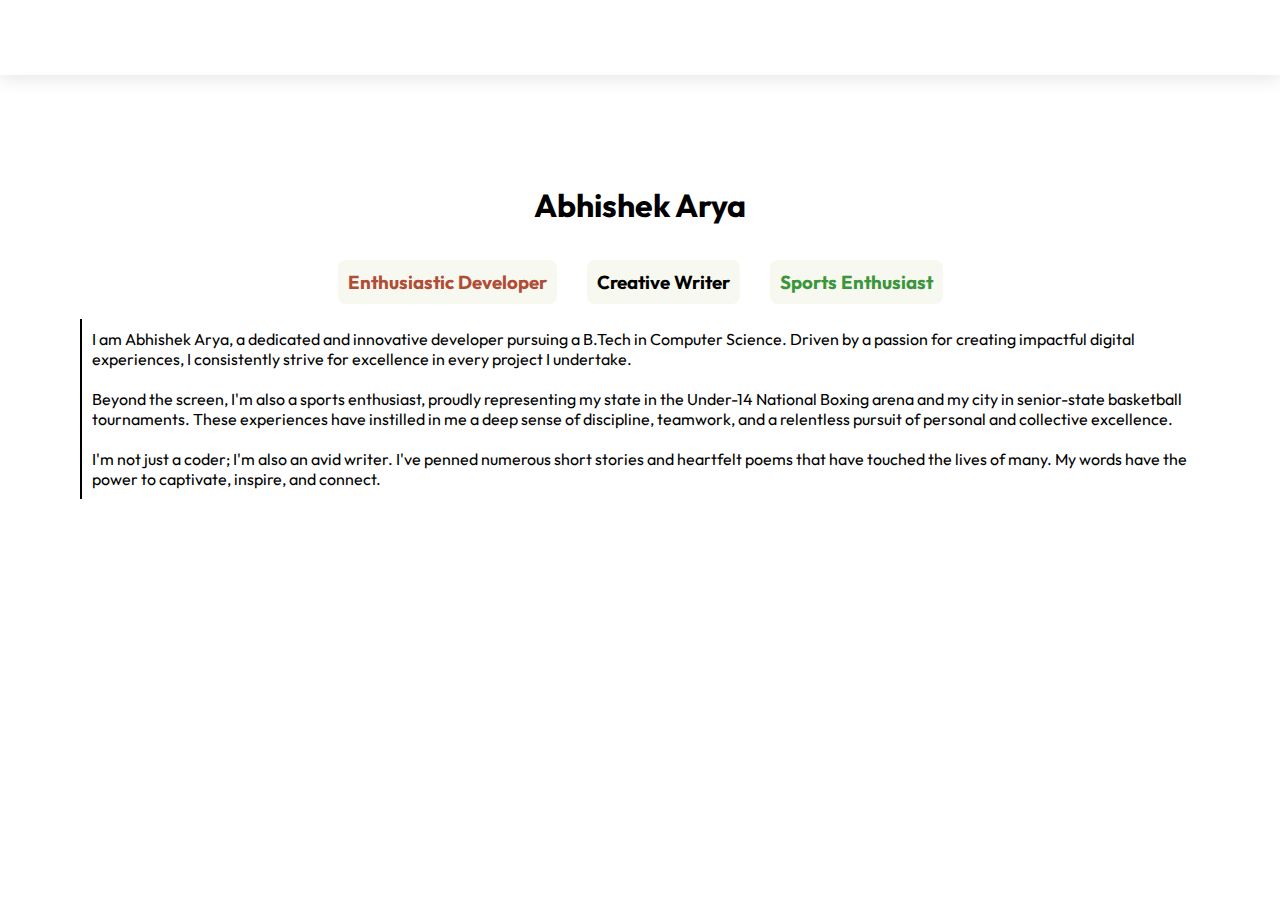
==== about.html @ a64be025 "initial commit" ====
<!DOCTYPE html>
<html lang="en">
  <head>
    <meta charset="UTF-8" />
    <meta http-equiv="X-UA-Compatible" content="IE=edge" />
    <meta name="viewport" content="width=device-width, initial-scale=1.0" />
    <link
      href="https://unpkg.com/boxicons@2.1.4/css/boxicons.min.css"
      rel="stylesheet"
    />
    <link rel="stylesheet" href="style.css" />
    <link rel="icon" type="image" href="mylogo3.png" />
    <title>Portfolio</title>
  </head>

  <body>
    <header class="container">
      <div class="page-header">
        <div class="logo">
          <a href="#"
            ><img id="logo" class="logo-dark" src="mylogo3.png" alt=""
          /></a>
        </div>
        <input type="checkbox" id="click" />

        <label for="click" class="mainicon">
          <div class="menu">
            <i class="bx bx-menu"></i>
          </div>
        </label>
        <ul>
          <li>
            <a href="./index.html" style="--navAni: 1">Home</a>
          </li>
          <li><a href="./skills.html" style="--navAni: 3">Skills</a></li>
          <li><a href="./project.html" style="--navAni: 4">Projects</a></li>
          <li><a href="/" class="active" style="--navAni: 2">About</a></li>
        </ul>
        <label class="mode">
          <input type="checkbox" id="darkModeToggle" />
          <i class="bx bxs-moon"></i>
        </label>
      </div>
    </header>

    <section class="about">
      <div class="card">
        <h1>Abhishek Arya</h1>
        <div id="card-heading">
          <h3>Enthusiastic Developer</h3>
          <h3>Creative Writer</h3>
          <h3>Sports Enthusiast</h3>
        </div>
        <div>
          <p>
            I am Abhishek Arya, a dedicated and innovative developer pursuing a
            B.Tech in Computer Science. Driven by a passion for creating
            impactful digital experiences, I consistently strive for excellence
            in every project I undertake.
          </p>
          <p>
            Beyond the screen, I'm also a sports enthusiast, proudly
            representing my state in the Under-14 National Boxing arena and my
            city in senior-state basketball tournaments. These experiences have
            instilled in me a deep sense of discipline, teamwork, and a
            relentless pursuit of personal and collective excellence.
          </p>
          <p>
            I'm not just a coder; I'm also an avid writer. I've penned numerous
            short stories and heartfelt poems that have touched the lives of
            many. My words have the power to captivate, inspire, and connect.
          </p>
        </div>
      </div>
    </section>

    <footer>
      <div class="social">
        <a
          href="https://github.com/aryaabhi023"
          target="_blank"
          style="--socialAni: 3"
          ><i class="bx bxl-github"></i
        ></a>
        <a
          href="https://linkedin.com/in/abhishek-arya-b3211220a"
          target="_blank"
          style="--socialAni: 1"
          ><i class="bx bxl-linkedin"></i
        ></a>
        <a
          href="https://www.instagram.com/abhishekarya_023/"
          target="_blank"
          style="--socialAni: 2"
          ><i class="bx bxl-instagram"></i
        ></a>
      </div>
    </footer>
    <script src="script.js"></script>
  </body>
</html>
---- style.css ----
@import url("https://fonts.googleapis.com/css2?family=Poppins:wght@100;200;300;400;500;600;700;800&display=swap");
@import url("https://fonts.googleapis.com/css2?family=Outfit:wght@200;300;400;500;600;700;800&family=Roboto:wght@100;300;400&display=swap");

:root {
  --primary-color: #f9532d;
  --primary-dark: #1f252e;
}

* {
  margin: 0;
  padding: 0;
  scroll-behavior: smooth;
}

body {
  font-family: "Outfit", sans-serif;
}
/* Genral */
.container {
  padding: 0 8.4rem;
}

/* Nav */
header {
  position: relative;
  box-shadow: 0 4px 17px rgba(0, 0, 0, 0.1);
  background: #fff;
  position: sticky;
  top: 0;
  z-index: 1;
}

.page-header {
  display: flex;
  justify-content: space-between;
  align-items: center;
  padding: 1rem 0;
}

.logo {
  font-size: 1.5rem;
  font-weight: 800;
  opacity: 0;
  animation: leftSideAni 1s ease forwards;
}

.logo a {
  color: #244d61;
  text-decoration: none;
}

.logo a img {
  width: 20%;
}

.logo-dark {
  -webkit-filter: invert(100%);
  filter: invert(100%);
}

ul {
  display: flex;
  gap: 0.6rem;
  list-style-type: none;
  background-color: transparent;
  overflow: hidden;
}

li a {
  display: inline-block;
  padding: 0.3rem 1rem;
  color: var(--nav-text);
  text-decoration: none;
  font-size: 1.05rem;
  font-weight: 600;
  letter-spacing: 0.7px;
  border-radius: 36px;
  line-height: 2;
  transition: 0.3s;
  opacity: 0;
  animation: navani 0.3s ease forwards;
  animation-delay: calc(0.15s * var(--navAni));
}

li a.active,
li a:hover {
  color: var(--primary-color);
}

#click {
  display: none;
}

.menu {
  display: none;
}

/* Nav End */

/* Section 1 */
.mode i {
  font-size: 1.4rem;
  cursor: pointer;
  color: var(--primary-color);
  opacity: 0;
  animation: rightSideAni 1.5s ease forwards;
}

.main {
  display: grid;
  grid-template-columns: repeat(auto-fit, minmax(277px, 1fr));
  row-gap: 2rem;
  align-items: center;
  margin-top: 30px;
}
.main h3 {
  font-size: 1.5rem;
  opacity: 0;
  display: flex;
  justify-content: center;
  align-items: center;
  animation: topSideAni 1s ease forwards;
}
.main h1 {
  display: flex;
  justify-content: center;
  align-items: center;
  font-size: 4rem;
  font-weight: 600;
  opacity: 0;
  animation: leftSideAni 1s ease forwards;
  animation-delay: 1s;
}
.main h1 span {
  padding-left: 15px;
}

.main p {
  margin-left: 20%;
  width: 70%;
  line-height: 1.7;
  font-size: 1.15rem;
  opacity: 0;
  animation: topSideAni 1.5s ease forwards;
}
.btn {
  display: inline-block;
  /* width: 10%; */
  margin: 70px 0;
  margin-left: 45%;
  padding: 10px 30px;
  cursor: pointer;
  place-items: center;
  border-radius: 20px;
  background-color: #f9532d;
}
.btn a {
  color: black;
  text-decoration: none;
}

.footer {
  display: flex;
  justify-content: center;
  align-items: center;
  margin-bottom: 20px;
}

.social {
  display: flex;
  flex-wrap: wrap;
  justify-content: center;
  align-items: center;
  gap: 1.4rem;
  margin-top: 1.7rem;
}

.social a {
  display: grid;
  place-items: center;
  text-decoration: none;
  color: #244d61;
  font-size: 1.5rem;
  border: 1.6px solid #244d61;
  border-radius: 50%;
  padding: 0.39rem;
  text-align: center;
  opacity: 0;
  animation: SocialAni 1s ease forwards;
  animation-delay: calc(0.2s * var(--socialAni));
}

.social a:hover {
  color: #fff;
  background-color: #244d61;
  box-shadow: 0 0 20px #244d61;
  transition: all 0.3s ease-in-out;
}
.images img {
  position: relative;
}

.images::before {
  content: "";
  position: absolute;
  width: 100%;
  height: calc(100% - 130px);
  left: 50%;
  bottom: 0;
  transform: translateX(-50%);
  border-radius: 6px;
}

.images::before {
  background: linear-gradient(145deg, #e2e8ec, #ffffff);
  box-shadow: 5px 5px 15px #d1d9e6, -5px -5px 15px #ffffff;
}

.images {
  width: 80%;
  margin-left: auto;
  position: relative;
  z-index: -1;
}
.images {
  opacity: 0;
  animation: imageAni 1s ease forwards;
  animation-delay: 1.5s;
}

/* Section 1 End */

.dark-mode {
  background-color: var(--primary-dark);
  color: #ffffff;
}

.mode input {
  display: none;
}

/* Individual pages */
/* About */
.about {
  display: flex;
  justify-content: center;
  margin-top: 30px;
}
.card {
  padding: 80px;
}

#card-heading {
  display: flex;
  justify-content: center;
}
.card h1 {
  display: flex;
  justify-content: center;
  margin-bottom: 20px;
}
.card h3 {
  display: inline;
  justify-content: center;
  margin: 15px;
  background-color: rgba(208, 215, 170, 0.16);
  padding: 10px;
  border-radius: 8px;
}
.card h3:first-child {
  color: #b14c35;
}
.card h3:last-child {
  color: rgb(59, 150, 59);
}

.card p {
  display: flex;
  justify-content: center;
  /* margin-bottom: 20px; */
  border-left: 2px solid black;
  padding: 10px;
}

/* Skills */
.skills > h1 {
  display: flex;
  justify-content: center;
  margin: 20px 0px;
}

.skill-container {
  background-color: rgb(255, 255, 255);
  padding: 20px;
  margin: 20px 180px;
}
.heading {
  margin: 20px;
  padding: 15px;
  border-left: 1px solid orange;
}
.heading > h1 {
  margin-bottom: 3px;
}
.sub-heading {
  display: grid;
  grid-template-columns: auto auto auto auto auto;
}
.sub-heading > h5 {
  display: flex;
  justify-content: center;
  color: coral;
  background-color: rgba(208, 215, 170, 0.16);
  padding: 5px 8px;
  border-radius: 10px;
  margin: 5px 5px;
}

/* Projects */

.projects > h1 {
  margin: 20px 0px;
  display: flex;
  justify-content: center;
}

.project-container {
  display: flex;
  flex-wrap: wrap;
  margin: 10px;
  padding: 0 100px;
  justify-content: center;
}

.project-container > a {
  text-decoration: none;
  margin: 13px 10px;
}

.project-container img {
  width: 100%;
  height: 200px;
}

.project-card {
  box-shadow: 0 4px 8px 0 rgba(0, 0, 0, 0.2);
  transition: 0.3s;
  width: 100%;
  margin: 10px;
  border-radius: 5px;
}

.project-card:hover {
  box-shadow: 0 8px 16px 0 rgba(0, 0, 0, 0.2);
}

.project_card > img {
  border-radius: 5px 5px 0 0;
}

.project-card-details {
  padding: 2px 16px;
}

.project-card-details > h1 {
  margin-bottom: 5px;
}
.project-card-details > h5 {
  display: inline;
  background-color: rgba(98, 99, 91, 0.16);
  border-radius: 7px;
  color: rgb(57, 116, 69);
  padding: 3px 5px;
  margin-right: 10px;
}

.project-card-details > p {
  margin: 10px 0;
}

/* Dark Mode */
:is(.dark-mode) {
  .social a {
    color: var(--primary-color);
    border: 1.6px solid var(--primary-color);
  }

  .social a:hover {
    color: var(--primary-dark);
    background-color: var(--primary-color);
    box-shadow: 0 0 20px var(--primary-color);
  }

  .logo a {
    color: #fff;
  }

  .images::before {
    background: linear-gradient(145deg, #1f252e, #2e3239);
    box-shadow: 10px 10px 19px #1c1e22, -10px -10px 19px #1b1f27;
  }
  .btn a {
    color: #fff;
  }
  .card p {
    border-left: 2px solid white;
  }
  .skill-container {
    background-color: #1b1f27;
  }
  .project-container > a {
    color: #8f9aad;
  }
  .project-card {
    box-shadow: 0 4px 8px 0 rgba(20, 20, 20, 0.399);
    transition: 0.3s;
  }

  .project-card:hover {
    box-shadow: 0 4px 16px 0 rgba(99, 99, 99, 0.2);
  }
}

.dark-mode header {
  box-shadow: 0 4px 17px rgb(80 80 80 / 31%);
  background: var(--primary-dark);
}

/* Animation */
@keyframes leftSideAni {
  0% {
    transform: translateX(-100px);
    opacity: 0;
  }
  100% {
    transform: translateX(0);
    opacity: 1;
  }
}
@keyframes navani {
  0% {
    transform: translateY(100px);
    opacity: 0;
  }
  100% {
    transform: translateY(0);
    opacity: 1;
  }
}
@keyframes rightSideAni {
  0% {
    transform: translateX(100px);
    opacity: 0;
  }
  100% {
    transform: translateX(0);
    opacity: 1;
  }
}
@keyframes topSideAni {
  0% {
    transform: translateY(-100px);
    opacity: 0;
  }
  100% {
    transform: translateY(0);
    opacity: 1;
  }
}
@keyframes SocialAni {
  0% {
    transform: translateY(100px);
    opacity: 0;
  }
  100% {
    transform: translateY(0);
    opacity: 1;
  }
}

@keyframes imageAni {
  0% {
    opacity: 0;
    transform: scale(0);
  }
  100% {
    opacity: 1;
    transform: scale(1);
  }
}

@media screen and (max-width: 1024px) {
  .container {
    padding: 0 4.4rem;
  }
}

@media screen and (max-width: 768px) {
  .container {
    padding: 0 1.6rem;
  }
  .skill-container {
    padding: 20px;
    margin: 20px 50px;
  }
  .project-container {
    display: grid;
    grid-template-columns: auto;
    padding: 0 80px;
  }
  .project-card {
    width: 100%;
  }
}

@media screen and (max-width: 600px) {
  header {
    height: auto;
  }

  ul {
    background: #fff;
    width: 100%;
    height: 100vh;
    position: absolute;
    display: flex;
    flex-direction: column;
    text-align: center;
    top: 3.4rem;
    left: -100%;
    z-index: 111111;
  }

  .menu {
    display: block;
    font-size: 1.5rem;
    font-weight: bold;
    color: #244d61;
  }

  #click:checked ~ ul {
    left: 0%;
    transition: all 0.3s ease;
  }

  .dark-mode .menu {
    color: var(--primary-color);
  }

  .dark-mode ul {
    background: var(--primary-dark);
  }

  .mode {
    position: absolute;
    right: 4rem;
  }

  .images {
    width: 100%;
    margin: auto;
  }

  .main {
    margin-top: 2rem;
  }
  .sub-heading {
    display: grid;
    grid-template-columns: auto auto;
  }
  .project-container {
    padding: 0 50px;
  }
}
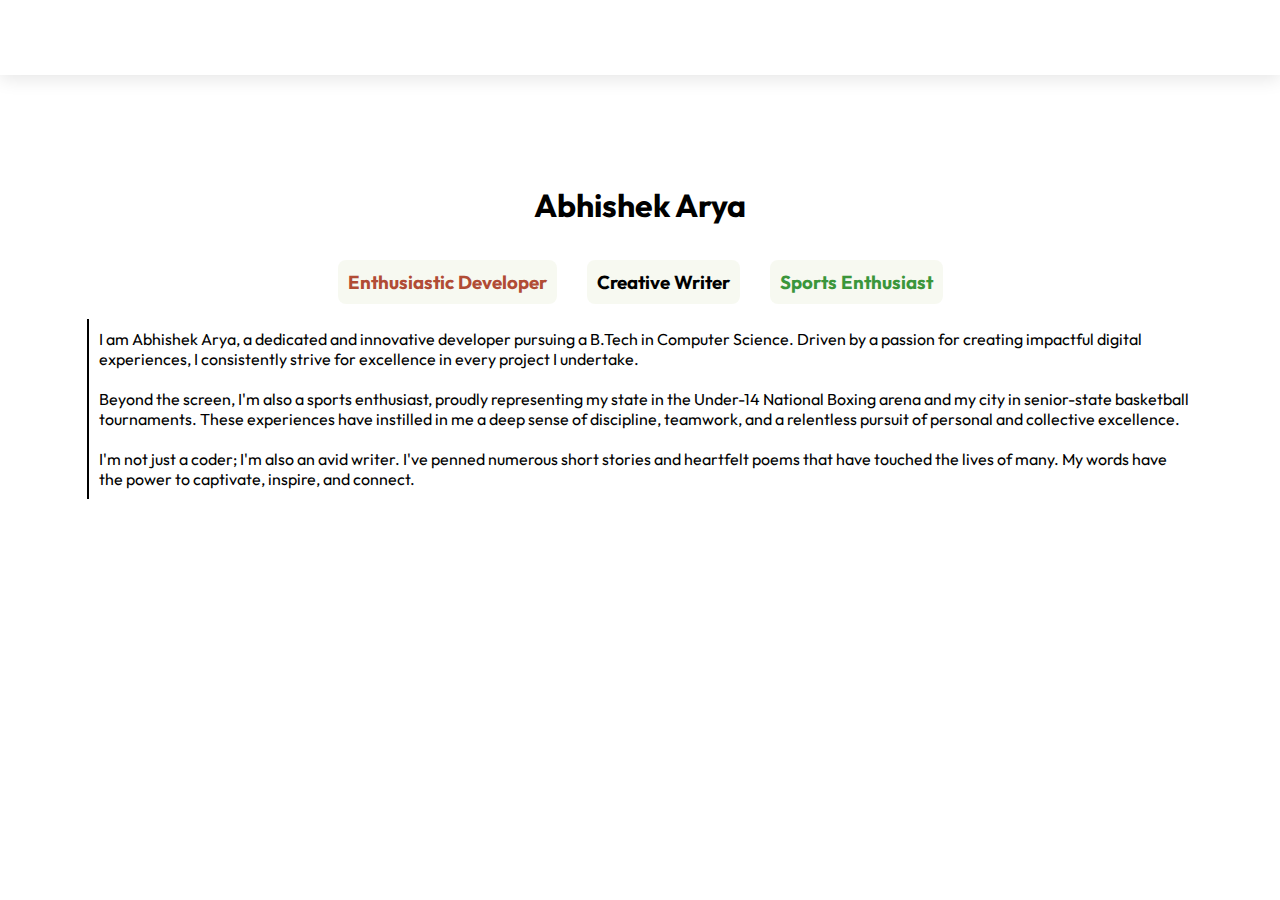
==== commit 0ae07095: "second commit" ====
--- a/about.html
+++ b/about.html
@@ -38,7 +38,7 @@
         </ul>
         <label class="mode">
           <input type="checkbox" id="darkModeToggle" />
-          <i class="bx bxs-moon"></i>
+          <i class="bx bxs-sun"></i>
         </label>
       </div>
     </header>
--- a/style.css
+++ b/style.css
@@ -278,6 +278,7 @@
   display: flex;
   justify-content: center;
   /* margin-bottom: 20px; */
+  margin-left: 7px;
   border-left: 2px solid black;
   padding: 10px;
 }
@@ -335,6 +336,7 @@
 .project-container > a {
   text-decoration: none;
   margin: 13px 10px;
+  color: #0f2b3e;
 }
 
 .project-container img {
